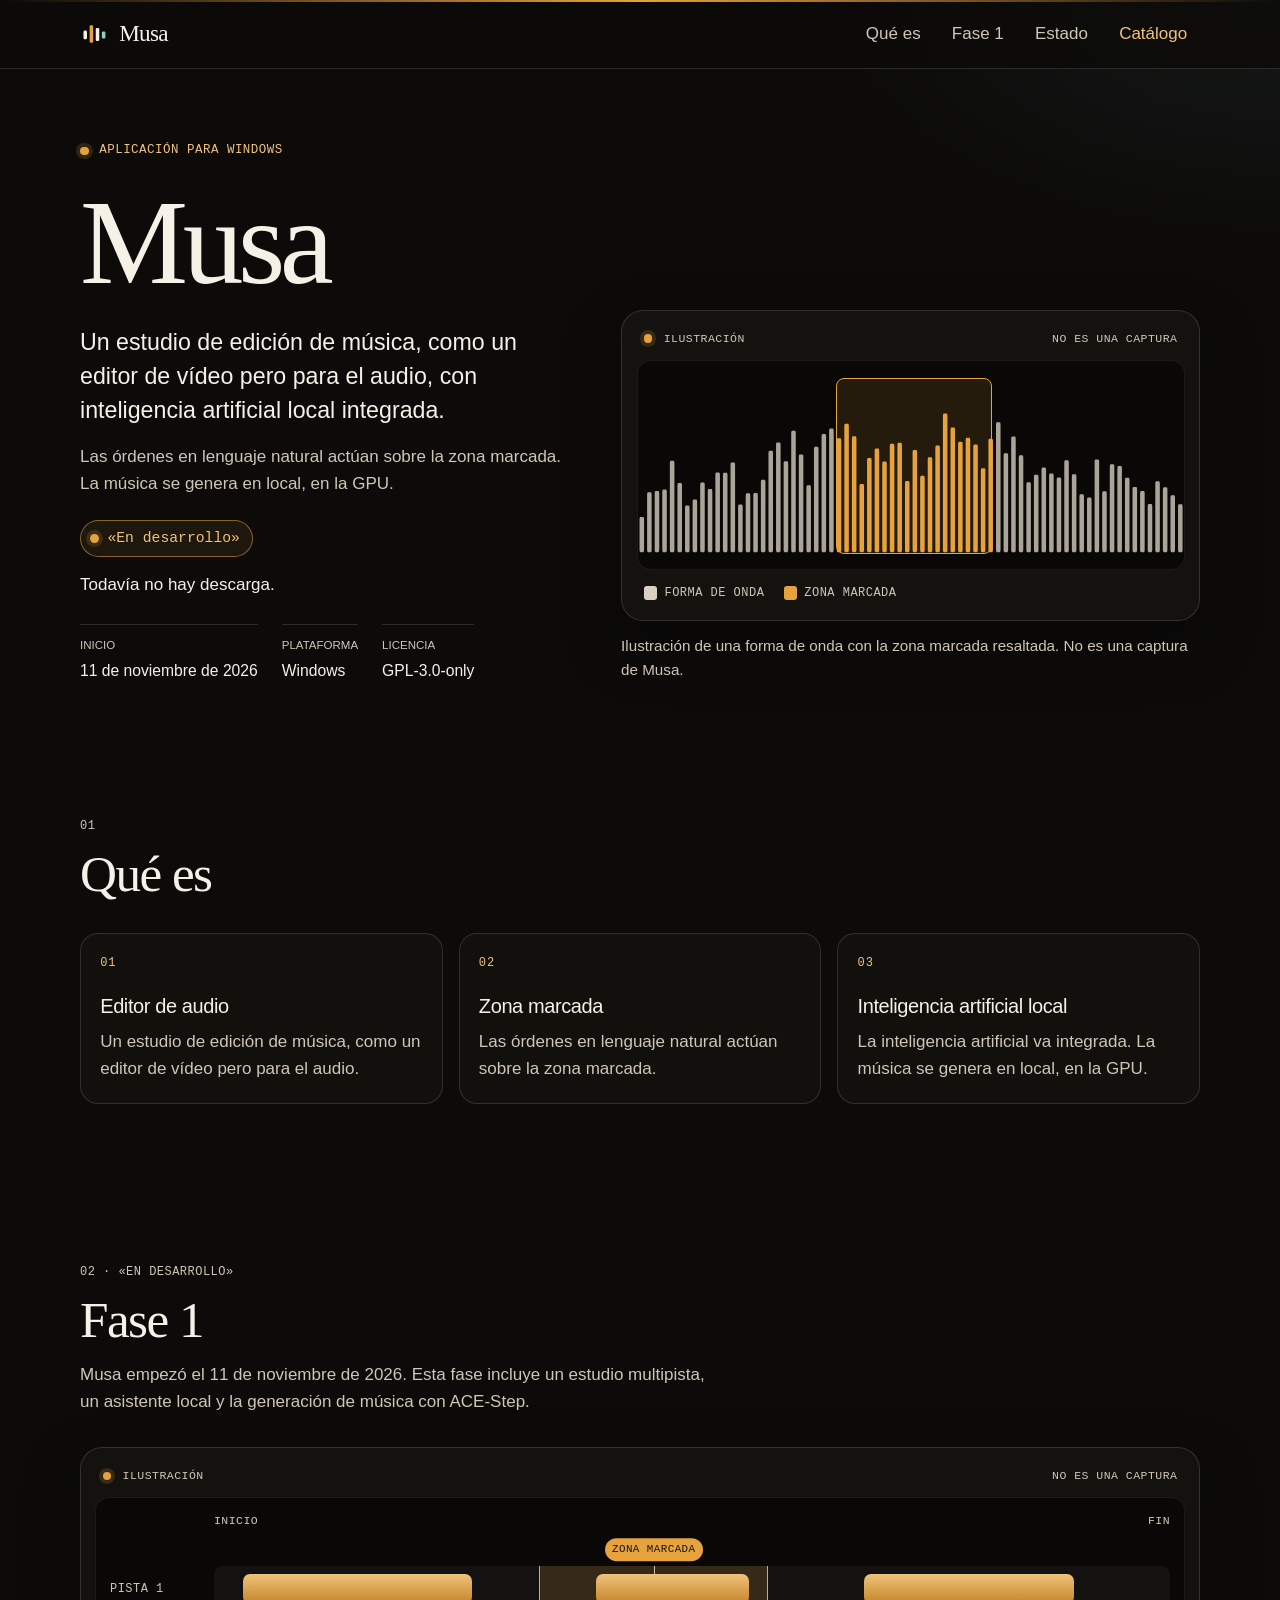
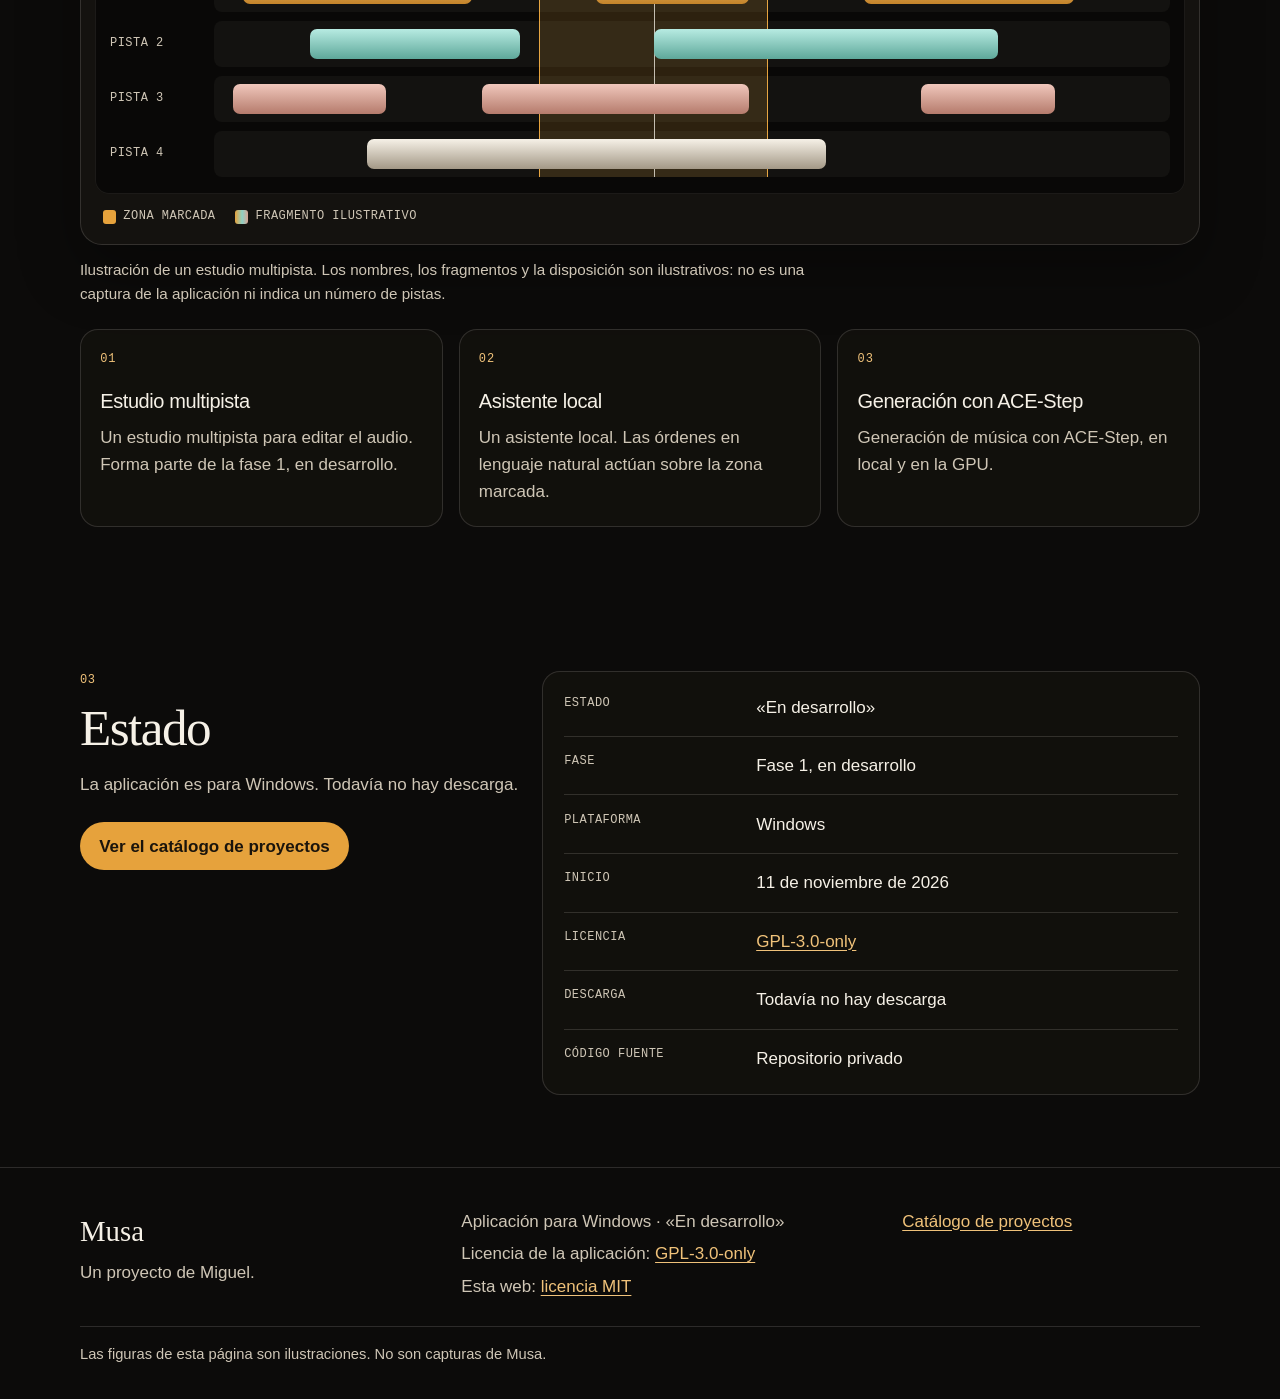
==== index.html @ 0451ec97 "Añade la página estática de Musa. Web en español, sin compilación ni rastreadores, con ilustraciones" ====
<!doctype html>
<html lang="es">
<head>
  <meta charset="utf-8">
  <meta name="viewport" content="width=device-width, initial-scale=1, viewport-fit=cover">
  <meta name="color-scheme" content="dark">
  <meta name="theme-color" content="#0c0b0a">
  <title>Musa — Estudio de música con IA local</title>
  <meta name="description" content="Musa es un estudio de edición de música para Windows, como un editor de vídeo pero para el audio, con inteligencia artificial local. En desarrollo: todavía no hay descarga.">
  <meta name="author" content="Miguel">
  <link rel="canonical" href="https://ardu01.github.io/musa-web/">
  <meta property="og:type" content="website">
  <meta property="og:locale" content="es_ES">
  <meta property="og:site_name" content="Musa">
  <meta property="og:title" content="Musa — Estudio de música con IA local">
  <meta property="og:description" content="Estudio de edición de música para Windows, como un editor de vídeo pero para el audio, con inteligencia artificial local. En desarrollo.">
  <meta property="og:url" content="https://ardu01.github.io/musa-web/">
  <meta property="og:image" content="https://ardu01.github.io/musa-web/og.png">
  <meta property="og:image:width" content="1200">
  <meta property="og:image:height" content="630">
  <meta property="og:image:alt" content="Tarjeta de Musa: estudio de música con inteligencia artificial local, en desarrollo. La forma de onda es una ilustración, no una captura.">
  <meta name="twitter:card" content="summary_large_image">
  <meta name="twitter:title" content="Musa — Estudio de música con IA local">
  <meta name="twitter:description" content="Estudio de edición de música para Windows con inteligencia artificial local. En desarrollo. Todavía no hay descarga.">
  <meta name="twitter:image" content="https://ardu01.github.io/musa-web/og.png">
  <meta name="twitter:image:alt" content="Tarjeta de Musa: estudio de música con inteligencia artificial local, en desarrollo. La forma de onda es una ilustración, no una captura.">
  <link rel="icon" href="favicon.svg" type="image/svg+xml">
  <link rel="icon" href="favicon-32.png" sizes="32x32" type="image/png">
  <link rel="apple-touch-icon" href="apple-touch-icon.png">
  <link rel="stylesheet" href="styles.css">
</head>
<body>
  <a class="skip" href="#contenido">Saltar al contenido</a>
  <header class="site-header" id="inicio">
    <div class="wrap bar">
      <a class="logo" href="#inicio">
        <svg width="28" height="28" viewBox="0 0 32 32" aria-hidden="true">
          <rect x="4" y="12" width="4" height="10" rx="1.4" fill="#f6f1e7"/>
          <rect x="11" y="6" width="4" height="20" rx="1.4" fill="#e6a23c"/>
          <rect x="18" y="9" width="4" height="15" rx="1.4" fill="#f6f1e7"/>
          <rect x="25" y="13" width="4" height="8" rx="1.4" fill="#8fd0c4"/>
        </svg>
        <span>Musa</span>
      </a>
      <button class="nav-toggle" type="button" aria-expanded="false" aria-controls="nav">Menú</button>
      <nav class="nav" id="nav" aria-label="Secciones">
        <a href="#que-es">Qué es</a>
        <a href="#fase">Fase 1</a>
        <a href="#estado">Estado</a>
        <a href="https://ardu01.github.io/proyectos/">Catálogo<span class="sr-only"> de proyectos</span></a>
      </nav>
    </div>
  </header>

  <main id="contenido">
    <section class="hero" aria-labelledby="titulo">
      <div class="wrap hero-grid">
        <div>
          <p class="kicker"><span class="led" aria-hidden="true"></span> Aplicación para Windows</p>
          <h1 id="titulo">Musa</h1>
          <p class="lede">Un estudio de edición de música, como un editor de vídeo pero para el audio, con inteligencia artificial local integrada.</p>
          <p class="support">Las órdenes en lenguaje natural actúan sobre la zona marcada. La música se genera en local, en la GPU.</p>
          <p class="badge"><span class="led" aria-hidden="true"></span>«En desarrollo»</p>
          <p class="nodownload">Todavía no hay descarga.</p>
          <dl class="facts">
            <div>
              <dt>Inicio</dt>
              <dd>11 de noviembre de 2026</dd>
            </div>
            <div>
              <dt>Plataforma</dt>
              <dd>Windows</dd>
            </div>
            <div>
              <dt>Licencia</dt>
              <dd>GPL-3.0-only</dd>
            </div>
          </dl>
        </div>

        <figure>
          <div class="bezel">
            <div class="bezel-top">
              <span class="led" aria-hidden="true"></span>
              <span>Ilustración</span>
              <span class="grow">No es una captura</span>
            </div>
            <div class="screen">
              <svg class="wave" viewBox="0 0 720 100" preserveAspectRatio="none" aria-hidden="true">
                <rect class="b" x="2" y="74.95" width="6" height="17.05" rx="1.2"/>
                <rect class="b" x="12" y="63.12" width="6" height="28.88" rx="1.2"/>
                <rect class="b" x="22" y="62.54" width="6" height="29.46" rx="1.2"/>
                <rect class="b" x="32" y="61.73" width="6" height="30.27" rx="1.2"/>
                <rect class="b" x="42" y="48" width="6" height="44" rx="1.2"/>
                <rect class="b" x="52" y="58.63" width="6" height="33.37" rx="1.2"/>
                <rect class="b" x="62" y="69.53" width="6" height="22.47" rx="1.2"/>
                <rect class="b" x="72" y="66.63" width="6" height="25.37" rx="1.2"/>
                <rect class="b" x="82" y="58.37" width="6" height="33.63" rx="1.2"/>
                <rect class="b" x="92" y="61.54" width="6" height="30.46" rx="1.2"/>
                <rect class="b" x="102" y="53.58" width="6" height="38.42" rx="1.2"/>
                <rect class="b" x="112" y="53.7" width="6" height="38.3" rx="1.2"/>
                <rect class="b" x="122" y="48.82" width="6" height="43.18" rx="1.2"/>
                <rect class="b" x="132" y="68.99" width="6" height="23.01" rx="1.2"/>
                <rect class="b" x="142" y="63.56" width="6" height="28.44" rx="1.2"/>
                <rect class="b" x="152" y="63.5" width="6" height="28.5" rx="1.2"/>
                <rect class="b" x="162" y="57.06" width="6" height="34.94" rx="1.2"/>
                <rect class="b" x="172" y="43.17" width="6" height="48.83" rx="1.2"/>
                <rect class="b" x="182" y="39.24" width="6" height="52.76" rx="1.2"/>
                <rect class="b" x="192" y="48.18" width="6" height="43.82" rx="1.2"/>
                <rect class="b" x="202" y="33.51" width="6" height="58.49" rx="1.2"/>
                <rect class="b" x="212" y="44.99" width="6" height="47.01" rx="1.2"/>
                <rect class="b" x="222" y="59.75" width="6" height="32.25" rx="1.2"/>
                <rect class="b" x="232" y="41.28" width="6" height="50.72" rx="1.2"/>
                <rect class="b" x="242" y="35.06" width="6" height="56.94" rx="1.2"/>
                <rect class="b" x="252" y="32.46" width="6" height="59.54" rx="1.2"/>
                <rect class="m" x="262" y="37.17" width="6" height="54.83" rx="1.2"/>
                <rect class="m" x="272" y="30.14" width="6" height="61.86" rx="1.2"/>
                <rect class="m" x="282" y="36.17" width="6" height="55.83" rx="1.2"/>
                <rect class="m" x="292" y="59.16" width="6" height="32.84" rx="1.2"/>
                <rect class="m" x="302" y="46.64" width="6" height="45.36" rx="1.2"/>
                <rect class="m" x="312" y="42.08" width="6" height="49.92" rx="1.2"/>
                <rect class="m" x="322" y="48.31" width="6" height="43.69" rx="1.2"/>
                <rect class="m" x="332" y="39.76" width="6" height="52.24" rx="1.2"/>
                <rect class="m" x="342" y="39.29" width="6" height="52.71" rx="1.2"/>
                <rect class="m" x="352" y="57.64" width="6" height="34.36" rx="1.2"/>
                <rect class="m" x="362" y="42.73" width="6" height="49.27" rx="1.2"/>
                <rect class="m" x="372" y="55.18" width="6" height="36.82" rx="1.2"/>
                <rect class="m" x="382" y="46.3" width="6" height="45.7" rx="1.2"/>
                <rect class="m" x="392" y="40.61" width="6" height="51.39" rx="1.2"/>
                <rect class="m" x="402" y="25.26" width="6" height="66.74" rx="1.2"/>
                <rect class="m" x="412" y="31.98" width="6" height="60.02" rx="1.2"/>
                <rect class="m" x="422" y="38.83" width="6" height="53.17" rx="1.2"/>
                <rect class="m" x="432" y="36.92" width="6" height="55.08" rx="1.2"/>
                <rect class="m" x="442" y="40.17" width="6" height="51.83" rx="1.2"/>
                <rect class="m" x="452" y="51.53" width="6" height="40.47" rx="1.2"/>
                <rect class="m" x="462" y="37.39" width="6" height="54.61" rx="1.2"/>
                <rect class="b" x="472" y="29.4" width="6" height="62.6" rx="1.2"/>
                <rect class="b" x="482" y="44.38" width="6" height="47.62" rx="1.2"/>
                <rect class="b" x="492" y="36.25" width="6" height="55.75" rx="1.2"/>
                <rect class="b" x="502" y="45.32" width="6" height="46.68" rx="1.2"/>
                <rect class="b" x="512" y="58.34" width="6" height="33.66" rx="1.2"/>
                <rect class="b" x="522" y="54.7" width="6" height="37.3" rx="1.2"/>
                <rect class="b" x="532" y="51.21" width="6" height="40.79" rx="1.2"/>
                <rect class="b" x="542" y="54.07" width="6" height="37.93" rx="1.2"/>
                <rect class="b" x="552" y="55.95" width="6" height="36.05" rx="1.2"/>
                <rect class="b" x="562" y="47.77" width="6" height="44.23" rx="1.2"/>
                <rect class="b" x="572" y="54.42" width="6" height="37.58" rx="1.2"/>
                <rect class="b" x="582" y="64.04" width="6" height="27.96" rx="1.2"/>
                <rect class="b" x="592" y="65.57" width="6" height="26.43" rx="1.2"/>
                <rect class="b" x="602" y="47.37" width="6" height="44.63" rx="1.2"/>
                <rect class="b" x="612" y="62.66" width="6" height="29.34" rx="1.2"/>
                <rect class="b" x="622" y="49.66" width="6" height="42.34" rx="1.2"/>
                <rect class="b" x="632" y="50.48" width="6" height="41.52" rx="1.2"/>
                <rect class="b" x="642" y="56.14" width="6" height="35.86" rx="1.2"/>
                <rect class="b" x="652" y="60.53" width="6" height="31.47" rx="1.2"/>
                <rect class="b" x="662" y="62.55" width="6" height="29.45" rx="1.2"/>
                <rect class="b" x="672" y="68.72" width="6" height="23.28" rx="1.2"/>
                <rect class="b" x="682" y="57.85" width="6" height="34.15" rx="1.2"/>
                <rect class="b" x="692" y="60.75" width="6" height="31.25" rx="1.2"/>
                <rect class="b" x="702" y="64.5" width="6" height="27.5" rx="1.2"/>
                <rect class="b" x="712" y="68.87" width="6" height="23.13" rx="1.2"/>
              </svg>
              <div class="mark" aria-hidden="true"></div>
            </div>
            <ul class="legend">
              <li><span class="swatch" aria-hidden="true"></span> Forma de onda</li>
              <li><span class="swatch zone" aria-hidden="true"></span> Zona marcada</li>
            </ul>
          </div>
          <figcaption>Ilustración de una forma de onda con la zona marcada resaltada. No es una captura de Musa.</figcaption>
        </figure>
      </div>
    </section>

    <section class="section" id="que-es" aria-labelledby="que-es-titulo">
      <div class="wrap">
        <div class="section-head">
          <p class="eyebrow">01</p>
          <h2 id="que-es-titulo">Qué es</h2>
        </div>
        <ul class="cards">
          <li>
            <span class="num">01</span>
            <h3>Editor de audio</h3>
            <p>Un estudio de edición de música, como un editor de vídeo pero para el audio.</p>
          </li>
          <li>
            <span class="num">02</span>
            <h3>Zona marcada</h3>
            <p>Las órdenes en lenguaje natural actúan sobre la zona marcada.</p>
          </li>
          <li>
            <span class="num">03</span>
            <h3>Inteligencia artificial local</h3>
            <p>La inteligencia artificial va integrada. La música se genera en local, en la GPU.</p>
          </li>
        </ul>
      </div>
    </section>

    <section class="section" id="fase" aria-labelledby="fase-titulo">
      <div class="wrap">
        <div class="section-head">
          <p class="eyebrow">02 · «En desarrollo»</p>
          <h2 id="fase-titulo">Fase 1</h2>
          <p>Musa empezó el 11 de noviembre de 2026. Esta fase incluye un estudio multipista, un asistente local y la generación de música con ACE-Step.</p>
        </div>

        <figure class="deck">
          <div class="bezel">
            <div class="bezel-top">
              <span class="led" aria-hidden="true"></span>
              <span>Ilustración</span>
              <span class="grow">No es una captura</span>
            </div>
            <div class="deck-scroll">
              <div class="deck-body">
                <div class="ruler" aria-hidden="true">
                  <span></span>
                  <span class="ruler-track"><span>Inicio</span><span>Fin</span></span>
                </div>
                <div class="lanes">
                  <div class="region-band" aria-hidden="true"><span class="chip">Zona marcada</span></div>
                  <div class="needle" aria-hidden="true"></div>
                  <div class="lane lane-a">
                    <span class="lane-name">Pista 1</span>
                    <div class="lane-body" aria-hidden="true">
                      <span class="clip c1"></span>
                      <span class="clip c2"></span>
                      <span class="clip c3"></span>
                    </div>
                  </div>
                  <div class="lane lane-b">
                    <span class="lane-name">Pista 2</span>
                    <div class="lane-body" aria-hidden="true">
                      <span class="clip c4"></span>
                      <span class="clip c5"></span>
                    </div>
                  </div>
                  <div class="lane lane-c">
                    <span class="lane-name">Pista 3</span>
                    <div class="lane-body" aria-hidden="true">
                      <span class="clip c6"></span>
                      <span class="clip c7"></span>
                      <span class="clip c8"></span>
                    </div>
                  </div>
                  <div class="lane lane-d">
                    <span class="lane-name">Pista 4</span>
                    <div class="lane-body" aria-hidden="true">
                      <span class="clip c9"></span>
                    </div>
                  </div>
                </div>
              </div>
            </div>
            <ul class="legend">
              <li><span class="swatch zone" aria-hidden="true"></span> Zona marcada</li>
              <li><span class="swatch frag" aria-hidden="true"></span> Fragmento ilustrativo</li>
            </ul>
          </div>
          <figcaption>Ilustración de un estudio multipista. Los nombres, los fragmentos y la disposición son ilustrativos: no es una captura de la aplicación ni indica un número de pistas.</figcaption>
        </figure>

        <ul class="cards">
          <li>
            <span class="num">01</span>
            <h3>Estudio multipista</h3>
            <p>Un estudio multipista para editar el audio. Forma parte de la fase 1, en desarrollo.</p>
          </li>
          <li>
            <span class="num">02</span>
            <h3>Asistente local</h3>
            <p>Un asistente local. Las órdenes en lenguaje natural actúan sobre la zona marcada.</p>
          </li>
          <li>
            <span class="num">03</span>
            <h3>Generación con ACE-Step</h3>
            <p>Generación de música con ACE-Step, en local y en la GPU.</p>
          </li>
        </ul>
      </div>
    </section>

    <section class="section" id="estado" aria-labelledby="estado-titulo">
      <div class="wrap estado-grid">
        <div>
          <p class="eyebrow">03</p>
          <h2 id="estado-titulo">Estado</h2>
          <p class="support">La aplicación es para Windows. Todavía no hay descarga.</p>
          <div class="actions">
            <a class="btn" href="https://ardu01.github.io/proyectos/">Ver el catálogo de proyectos</a>
          </div>
        </div>
        <div class="plate">
          <dl class="meta">
            <div>
              <dt>Estado</dt>
              <dd>«En desarrollo»</dd>
            </div>
            <div>
              <dt>Fase</dt>
              <dd>Fase 1, en desarrollo</dd>
            </div>
            <div>
              <dt>Plataforma</dt>
              <dd>Windows</dd>
            </div>
            <div>
              <dt>Inicio</dt>
              <dd>11 de noviembre de 2026</dd>
            </div>
            <div>
              <dt>Licencia</dt>
              <dd><a href="https://www.gnu.org/licenses/gpl-3.0.html" target="_blank" rel="noopener">GPL-3.0-only<span class="sr-only"> (se abre en una pestaña nueva)</span></a></dd>
            </div>
            <div>
              <dt>Descarga</dt>
              <dd>Todavía no hay descarga</dd>
            </div>
            <div>
              <dt>Código fuente</dt>
              <dd>Repositorio privado</dd>
            </div>
          </dl>
        </div>
      </div>
    </section>
  </main>

  <footer class="site-footer">
    <div class="wrap footer-grid">
      <div>
        <p class="footer-name">Musa</p>
        <p>Un proyecto de Miguel.</p>
      </div>
      <div>
        <p>Aplicación para Windows · «En desarrollo»</p>
        <p>Licencia de la aplicación: <a href="https://www.gnu.org/licenses/gpl-3.0.html" target="_blank" rel="noopener">GPL-3.0-only<span class="sr-only"> (se abre en una pestaña nueva)</span></a></p>
        <p>Esta web: <a href="LICENSE">licencia MIT</a></p>
      </div>
      <div>
        <p><a href="https://ardu01.github.io/proyectos/">Catálogo de proyectos</a></p>
      </div>
    </div>
    <p class="fine">Las figuras de esta página son ilustraciones. No son capturas de Musa.</p>
  </footer>
  <script src="site.js"></script>
</body>
</html>
---- styles.css ----
:root {
  --bg: #0c0b0a;
  --bg-raise: #14120f;
  --ink: #1a140c;
  --text: #f6f1e7;
  --muted: #cfc6b6;
  --line: rgba(246, 241, 231, 0.14);
  --amber: #e6a23c;
  --amber-2: #f0c27a;
  --teal: #8fd0c4;
  --rose: #d7a394;
  --sand: #d9d0c1;
  --screen: #090807;
  --shadow: 0 24px 60px rgba(0, 0, 0, 0.35);
  --serif: "Palatino Linotype", Palatino, "Iowan Old Style", "Noto Serif", "Liberation Serif", Georgia, serif;
  --sans: "Segoe UI", Inter, "Liberation Sans", "Noto Sans", sans-serif;
  --mono: "Cascadia Mono", "Segoe UI Mono", "Noto Sans Mono", ui-monospace, monospace;
  --wrap: 1120px;
  --header: 4.25rem;
}

*,
*::before,
*::after { box-sizing: border-box; }

html {
  scroll-behavior: smooth;
  scroll-padding-top: calc(var(--header) + 0.75rem);
  background: var(--bg);
  color-scheme: dark;
}

body {
  margin: 0;
  min-height: 100vh;
  display: flex;
  flex-direction: column;
  background:
    radial-gradient(1200px 520px at 8% -10%, rgba(230, 162, 60, 0.14), transparent 55%),
    radial-gradient(900px 480px at 100% 0%, rgba(143, 208, 196, 0.07), transparent 50%),
    var(--bg);
  color: var(--text);
  font-family: var(--sans);
  font-size: 1.0625rem;
  line-height: 1.6;
  text-rendering: optimizeLegibility;
}

body::before {
  content: "";
  position: fixed;
  inset: 0 auto auto 0;
  width: 100%;
  height: 2px;
  background: linear-gradient(90deg, transparent, var(--amber), transparent);
  z-index: 30;
  pointer-events: none;
}

main { flex: 1; }

img, svg { max-width: 100%; }

a { color: var(--amber-2); text-underline-offset: 0.18em; }

a:hover { color: var(--text); }

p, ul, ol, dl, figure { margin: 0; }

h1, h2, h3 { font-weight: 500; letter-spacing: -0.03em; line-height: 1.05; margin: 0; }

h1 {
  font-family: var(--serif);
  font-size: clamp(4.6rem, 12vw, 7.6rem);
  font-weight: 500;
  letter-spacing: -0.045em;
}

h2 {
  font-family: var(--serif);
  font-size: clamp(2.2rem, 4vw, 3.4rem);
  font-weight: 500;
}

h3 { font-size: 1.25rem; letter-spacing: -0.02em; }

:focus { outline: none; }

:focus-visible {
  outline: 3px solid var(--amber-2);
  outline-offset: 3px;
}

::selection { background: var(--amber); color: var(--ink); }

.skip {
  position: absolute;
  left: max(1rem, env(safe-area-inset-left));
  top: 0.6rem;
  transform: translateY(-160%);
  background: var(--amber);
  color: var(--ink);
  font-weight: 700;
  text-decoration: none;
  padding: 0.7rem 1rem;
  border-radius: 999px;
  z-index: 40;
}

.skip:focus { transform: none; }

.sr-only {
  position: absolute;
  width: 1px;
  height: 1px;
  padding: 0;
  margin: -1px;
  overflow: hidden;
  clip-path: inset(50%);
  white-space: nowrap;
  border: 0;
}

.wrap {
  width: min(var(--wrap), calc(100% - 2.5rem));
  margin-inline: auto;
}

.site-header {
  position: sticky;
  top: 0;
  z-index: 20;
  padding-top: env(safe-area-inset-top);
  background: rgba(12, 11, 10, 0.78);
  border-bottom: 1px solid var(--line);
  backdrop-filter: blur(16px);
}

.bar {
  min-height: var(--header);
  display: flex;
  align-items: center;
  gap: 1rem;
  position: relative;
}

.logo {
  display: inline-flex;
  align-items: center;
  gap: 0.7rem;
  color: var(--text);
  text-decoration: none;
  font-family: var(--serif);
  font-size: 1.45rem;
  letter-spacing: -0.03em;
  min-height: 44px;
}

.logo svg { display: block; }

.nav-toggle {
  display: none;
  margin-left: auto;
  min-height: 44px;
  min-width: 44px;
  padding: 0 0.9rem;
  border-radius: 999px;
  border: 1px solid var(--line);
  background: transparent;
  color: var(--text);
  font: inherit;
  cursor: pointer;
}

.nav {
  margin-left: auto;
  display: flex;
  align-items: center;
  gap: 0.35rem;
}

.nav a {
  color: var(--muted);
  text-decoration: none;
  min-height: 44px;
  display: inline-flex;
  align-items: center;
  padding: 0 0.8rem;
  border-radius: 999px;
}

.nav a:hover { color: var(--text); background: rgba(246, 241, 231, 0.05); }

.nav a[href^="http"] { color: var(--amber-2); }

.hero { padding: 4.5rem 0 3rem; }

.hero-grid {
  display: grid;
  grid-template-columns: minmax(0, 0.92fr) minmax(0, 1.08fr);
  gap: 3rem;
  align-items: end;
}

.kicker, .eyebrow, .bezel-top, .legend, .lane-name, .ruler, .chip, .meta dt {
  font-family: var(--mono);
  letter-spacing: 0.04em;
}

.kicker {
  display: flex;
  align-items: center;
  gap: 0.65rem;
  color: var(--amber-2);
  font-size: 0.78rem;
  text-transform: uppercase;
  margin-bottom: 1.1rem;
}

.lede {
  margin-top: 1.25rem;
  font-size: clamp(1.2rem, 2vw, 1.45rem);
  line-height: 1.45;
  max-width: 36rem;
}

.support {
  margin-top: 1rem;
  color: var(--muted);
  max-width: 36rem;
}

.badge {
  display: inline-flex;
  align-items: center;
  gap: 0.55rem;
  margin-top: 1.4rem;
  padding: 0.35rem 0.75rem 0.35rem 0.55rem;
  border: 1px solid rgba(230, 162, 60, 0.55);
  border-radius: 999px;
  color: var(--amber-2);
  background: rgba(230, 162, 60, 0.08);
  font-family: var(--mono);
  font-size: 0.92rem;
}

.led {
  width: 0.55rem;
  height: 0.55rem;
  border-radius: 50%;
  background: var(--amber);
  box-shadow: 0 0 0 4px rgba(230, 162, 60, 0.16);
  flex: none;
}

.nodownload {
  margin-top: 0.9rem;
  color: var(--text);
}

.facts {
  margin-top: 1.6rem;
  display: flex;
  flex-wrap: wrap;
  gap: 0.9rem 1.5rem;
  max-width: 38rem;
  padding: 0;
}

.facts div {
  border-top: 1px solid var(--line);
  padding-top: 0.7rem;
  min-width: max-content;
}

.facts dt {
  color: var(--muted);
  font-size: 0.72rem;
  text-transform: uppercase;
}

.facts dd { margin: 0.2rem 0 0; font-size: 0.98rem; }

.bezel {
  background: var(--bg-raise);
  border: 1px solid var(--line);
  border-radius: 22px;
  padding: 0.9rem;
  box-shadow: var(--shadow);
}

.bezel-top {
  display: flex;
  align-items: center;
  gap: 0.7rem;
  padding: 0.25rem 0.45rem 0.75rem;
  color: var(--muted);
  font-size: 0.72rem;
  text-transform: uppercase;
}

.bezel-top .grow { margin-left: auto; }

.screen {
  position: relative;
  height: 210px;
  background: var(--screen);
  border-radius: 14px;
  border: 1px solid rgba(246, 241, 231, 0.08);
  overflow: hidden;
}

.wave { display: block; width: 100%; height: 100%; }

.wave .b { fill: var(--sand); opacity: 0.78; }

.wave .m { fill: var(--amber); }

.mark {
  position: absolute;
  top: 8%;
  bottom: 7%;
  left: 36.39%;
  width: 28.61%;
  border: 1px solid var(--amber);
  border-radius: 8px;
  background: rgba(230, 162, 60, 0.12);
  pointer-events: none;
}

.legend {
  list-style: none;
  display: flex;
  flex-wrap: wrap;
  gap: 0.8rem 1.2rem;
  padding: 0.85rem 0.45rem 0.2rem;
  margin: 0;
  color: var(--muted);
  font-size: 0.75rem;
  text-transform: uppercase;
}

.legend li { display: inline-flex; align-items: center; gap: 0.45rem; }

.swatch {
  width: 0.85rem;
  height: 0.85rem;
  border-radius: 3px;
  background: var(--sand);
}

.swatch.zone { background: var(--amber); }
.swatch.frag { background: linear-gradient(90deg, #e6a23c, #8fd0c4 55%, #d7a394); }

figcaption {
  margin-top: 0.8rem;
  color: var(--muted);
  font-size: 0.95rem;
  max-width: 46rem;
}

.section { padding: 4.5rem 0; }

.section-head { max-width: 40rem; margin-bottom: 2rem; }

.eyebrow {
  color: var(--amber-2);
  font-size: 0.75rem;
  text-transform: uppercase;
  margin-bottom: 0.7rem;
}

.section-head p { margin-top: 0.9rem; color: var(--muted); }

.cards {
  list-style: none;
  padding: 0;
  display: grid;
  grid-template-columns: repeat(3, minmax(0, 1fr));
  gap: 1rem;
}

.cards li, .plate {
  background: rgba(20, 18, 15, 0.72);
  border: 1px solid var(--line);
  border-radius: 18px;
  padding: 1.25rem 1.2rem 1.3rem;
}

.num {
  display: block;
  color: var(--amber-2);
  font-family: var(--mono);
  font-size: 0.75rem;
  letter-spacing: 0.08em;
  margin-bottom: 1.4rem;
}

.cards p { margin-top: 0.7rem; color: var(--muted); }

.deck { margin: 0 0 1.4rem; }

.deck-scroll { overflow-x: auto; border-radius: 14px; }

.deck-body {
  background: var(--screen);
  border-radius: 14px;
  border: 1px solid rgba(246, 241, 231, 0.08);
  padding: 0.85rem 0.85rem 1rem;
  min-width: 520px;
}

.ruler {
  display: grid;
  grid-template-columns: 92px 1fr;
  gap: 12px;
  color: var(--muted);
  font-size: 0.72rem;
  text-transform: uppercase;
  margin-bottom: 0.35rem;
}

.ruler-track { display: flex; justify-content: space-between; }

.lanes {
  --gutter: 104px;
  position: relative;
  padding-top: 1.9rem;
  display: flex;
  flex-direction: column;
  gap: 0.55rem;
}

.lane {
  display: grid;
  grid-template-columns: 92px 1fr;
  gap: 12px;
  align-items: center;
}

.lane-name { color: var(--muted); font-size: 0.75rem; text-transform: uppercase; }

.lane-body {
  position: relative;
  height: 46px;
  border-radius: 8px;
  background: rgba(246, 241, 231, 0.04);
}

.clip {
  position: absolute;
  top: 8px;
  height: 30px;
  border-radius: 7px;
}

.lane-a .clip { background: linear-gradient(180deg, #f0c27a, #c4842a); }
.lane-b .clip { background: linear-gradient(180deg, #b7ebe2, #5ea89a); }
.lane-c .clip { background: linear-gradient(180deg, #f0c7bc, #b57b6c); }
.lane-d .clip { background: linear-gradient(180deg, #f6f1e7, #a39886); }

.c1 { left: 3%; width: 24%; }
.c2 { left: 40%; width: 16%; }
.c3 { left: 68%; width: 22%; }
.c4 { left: 10%; width: 22%; }
.c5 { left: 46%; width: 36%; }
.c6 { left: 2%; width: 16%; }
.c7 { left: 28%; width: 28%; }
.c8 { left: 74%; width: 14%; }
.c9 { left: 16%; width: 48%; }

.region-band {
  position: absolute;
  top: 1.9rem;
  bottom: 0;
  left: calc(var(--gutter) + (100% - var(--gutter)) * 0.34);
  width: calc((100% - var(--gutter)) * 0.24);
  background: rgba(230, 162, 60, 0.16);
  border-left: 1px solid var(--amber);
  border-right: 1px solid var(--amber);
  pointer-events: none;
}

.needle {
  position: absolute;
  top: 1.9rem;
  bottom: 0;
  left: calc(var(--gutter) + (100% - var(--gutter)) * 0.46);
  width: 1px;
  background: rgba(246, 241, 231, 0.75);
  pointer-events: none;
}

.chip {
  position: absolute;
  top: 0;
  left: 50%;
  transform: translate(-50%, -120%);
  background: var(--amber);
  color: var(--ink);
  font-size: 0.68rem;
  text-transform: uppercase;
  padding: 0.18rem 0.45rem;
  border-radius: 999px;
  white-space: nowrap;
}

.estado-grid {
  display: grid;
  grid-template-columns: minmax(0, 0.8fr) minmax(0, 1.2fr);
  gap: 1.5rem;
  align-items: start;
}

.plate { padding: 0.4rem 1.3rem; }

.meta { margin: 0; }

.meta div {
  display: grid;
  grid-template-columns: 11rem 1fr;
  gap: 1rem;
  padding: 0.95rem 0;
  border-bottom: 1px solid var(--line);
}

.meta div:last-child { border-bottom: 0; }

.meta dt { color: var(--muted); font-size: 0.75rem; text-transform: uppercase; }

.meta dd { margin: 0; }

.actions { margin-top: 1.5rem; display: flex; flex-wrap: wrap; gap: 0.8rem; align-items: center; }

.btn {
  display: inline-flex;
  align-items: center;
  justify-content: center;
  min-height: 48px;
  padding: 0 1.2rem;
  border-radius: 999px;
  background: var(--amber);
  color: var(--ink);
  text-decoration: none;
  font-weight: 700;
}

.btn:hover { background: var(--amber-2); color: var(--ink); }

.site-footer {
  border-top: 1px solid var(--line);
  padding: 2.5rem 0 calc(2rem + env(safe-area-inset-bottom));
  color: var(--muted);
}

.footer-grid {
  display: grid;
  grid-template-columns: 1.2fr 1.4fr 1fr;
  gap: 1.5rem;
}

.footer-name {
  font-family: var(--serif);
  color: var(--text);
  font-size: 1.8rem;
  margin-bottom: 0.35rem;
}

.site-footer p + p { margin-top: 0.35rem; }

.fine {
  width: min(var(--wrap), calc(100% - 2.5rem));
  margin: 1.6rem auto 0;
  padding-top: 1rem;
  border-top: 1px solid var(--line);
  font-size: 0.92rem;
}

.missing {
  padding: 6rem 0 4rem;
  max-width: 36rem;
}

.missing p { margin-top: 1rem; color: var(--muted); }

.missing .btn { margin-top: 1.5rem; }

@media (max-width: 900px) {
  .hero-grid,
  .cards,
  .estado-grid,
  .footer-grid { grid-template-columns: 1fr; }
  .hero { padding-top: 3rem; }
}

@media (max-width: 760px) {
  .js .nav-toggle { display: inline-flex; }
  .js .nav {
    display: none;
    position: absolute;
    top: calc(100% + 0.4rem);
    left: 0;
    right: 0;
    margin: 0;
    padding: 0.4rem;
    flex-direction: column;
    align-items: stretch;
    background: #16130f;
    border: 1px solid var(--line);
    border-radius: 16px;
  }
  .js .nav.is-open { display: flex; z-index: 6; box-shadow: var(--shadow); }
  .nav a { width: 100%; }
  .wrap { width: min(var(--wrap), calc(100% - 1.5rem)); }
  .meta div { grid-template-columns: 1fr; gap: 0.2rem; }
  .screen { height: 168px; }
}

@media (max-width: 560px) {
  .facts { flex-direction: column; gap: 0.85rem; }
  .ruler, .lane { grid-template-columns: 1fr; gap: 0.25rem; }
  .lanes { --gutter: 0px; }
  .lane-body { height: 40px; }
  .deck-body { min-width: 0; }
}

@media (prefers-reduced-motion: reduce) {
  html { scroll-behavior: auto; }
  .led { animation: none; }
}

@media (prefers-reduced-motion: no-preference) {
  .led { animation: pulse 2.6s ease-in-out infinite; }
}

@keyframes pulse {
  50% { opacity: 0.4; }
}

@media (forced-colors: active) {
  :focus-visible { outline: 3px solid Highlight; }
  .badge, .btn, .bezel, .cards li, .plate { border: 1px solid ButtonText; }
  .btn { forced-color-adjust: none; }
}

@media print {
  body { background: #fff; color: #111; }
  body::before, .nav-toggle, .led { display: none; }
  .site-header { position: static; background: #fff; }
  a { color: #111; }
  .bezel, .cards li, .plate { box-shadow: none; }
}
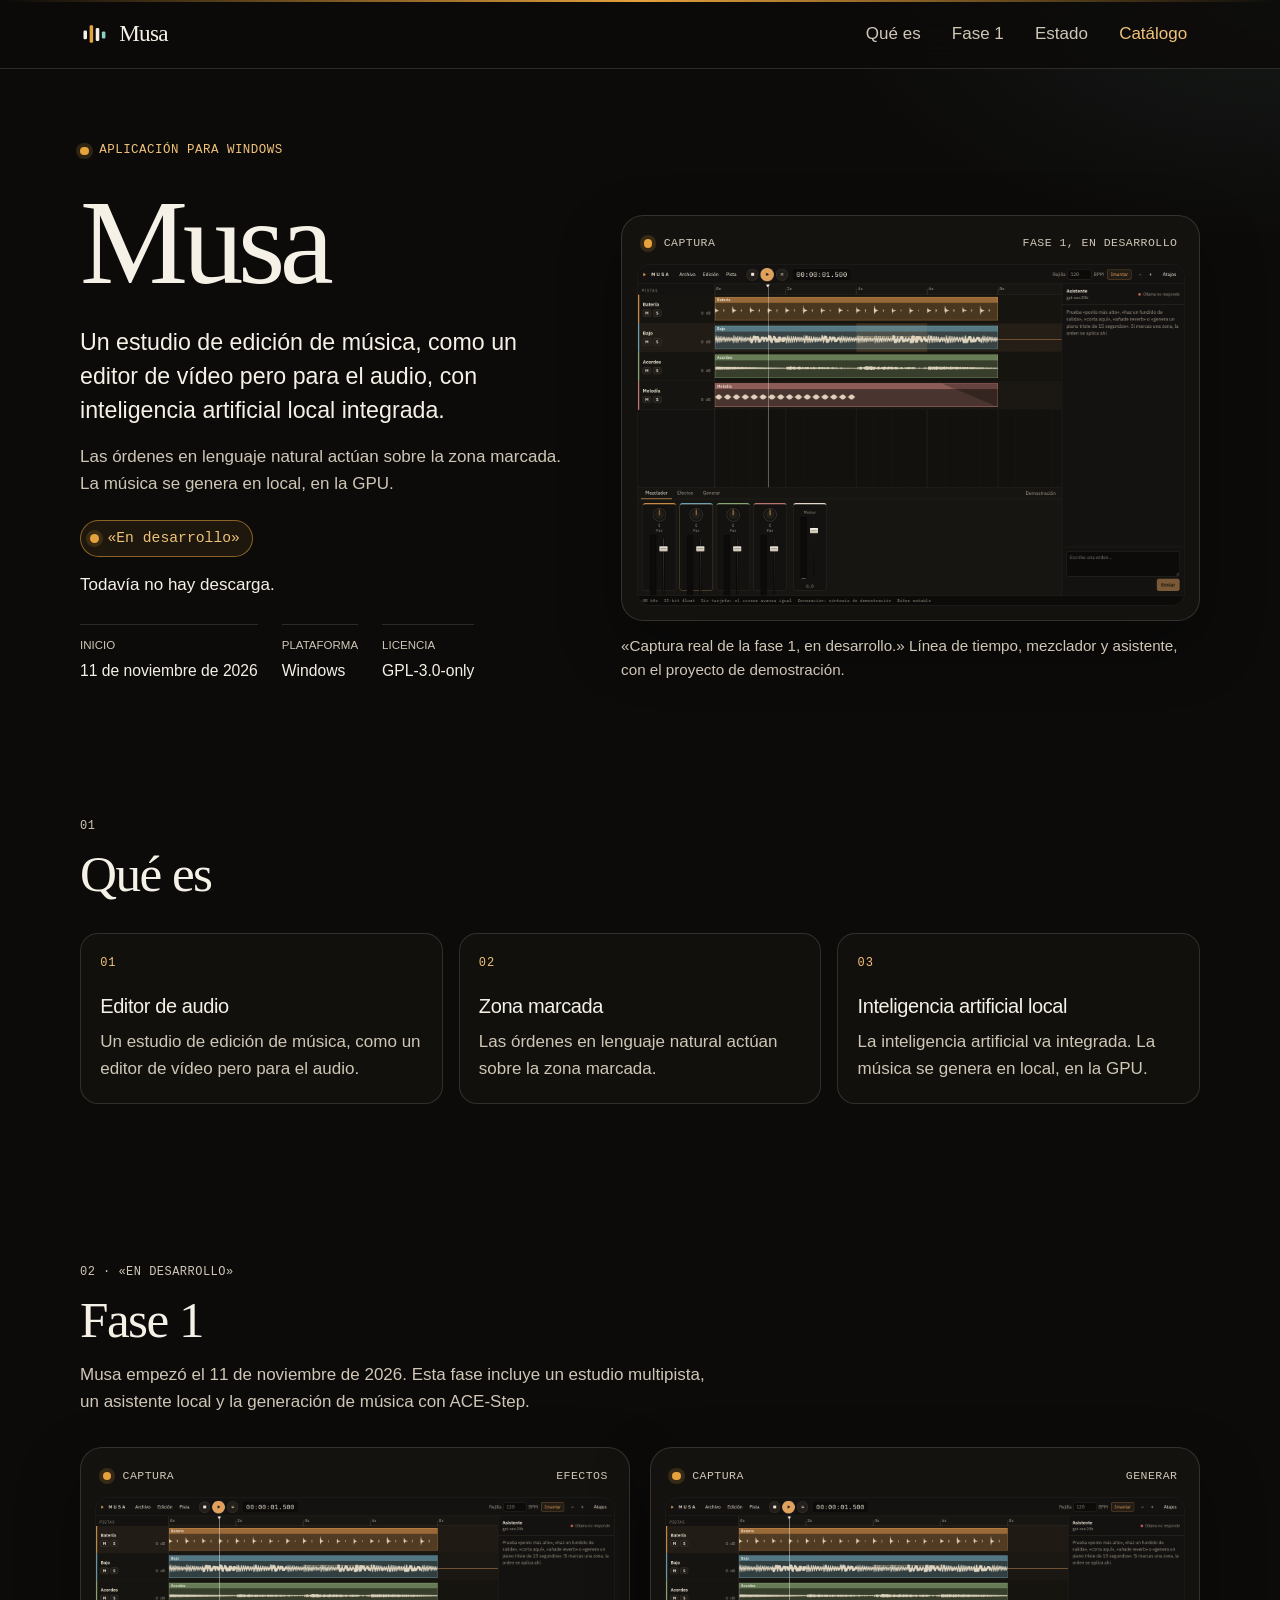
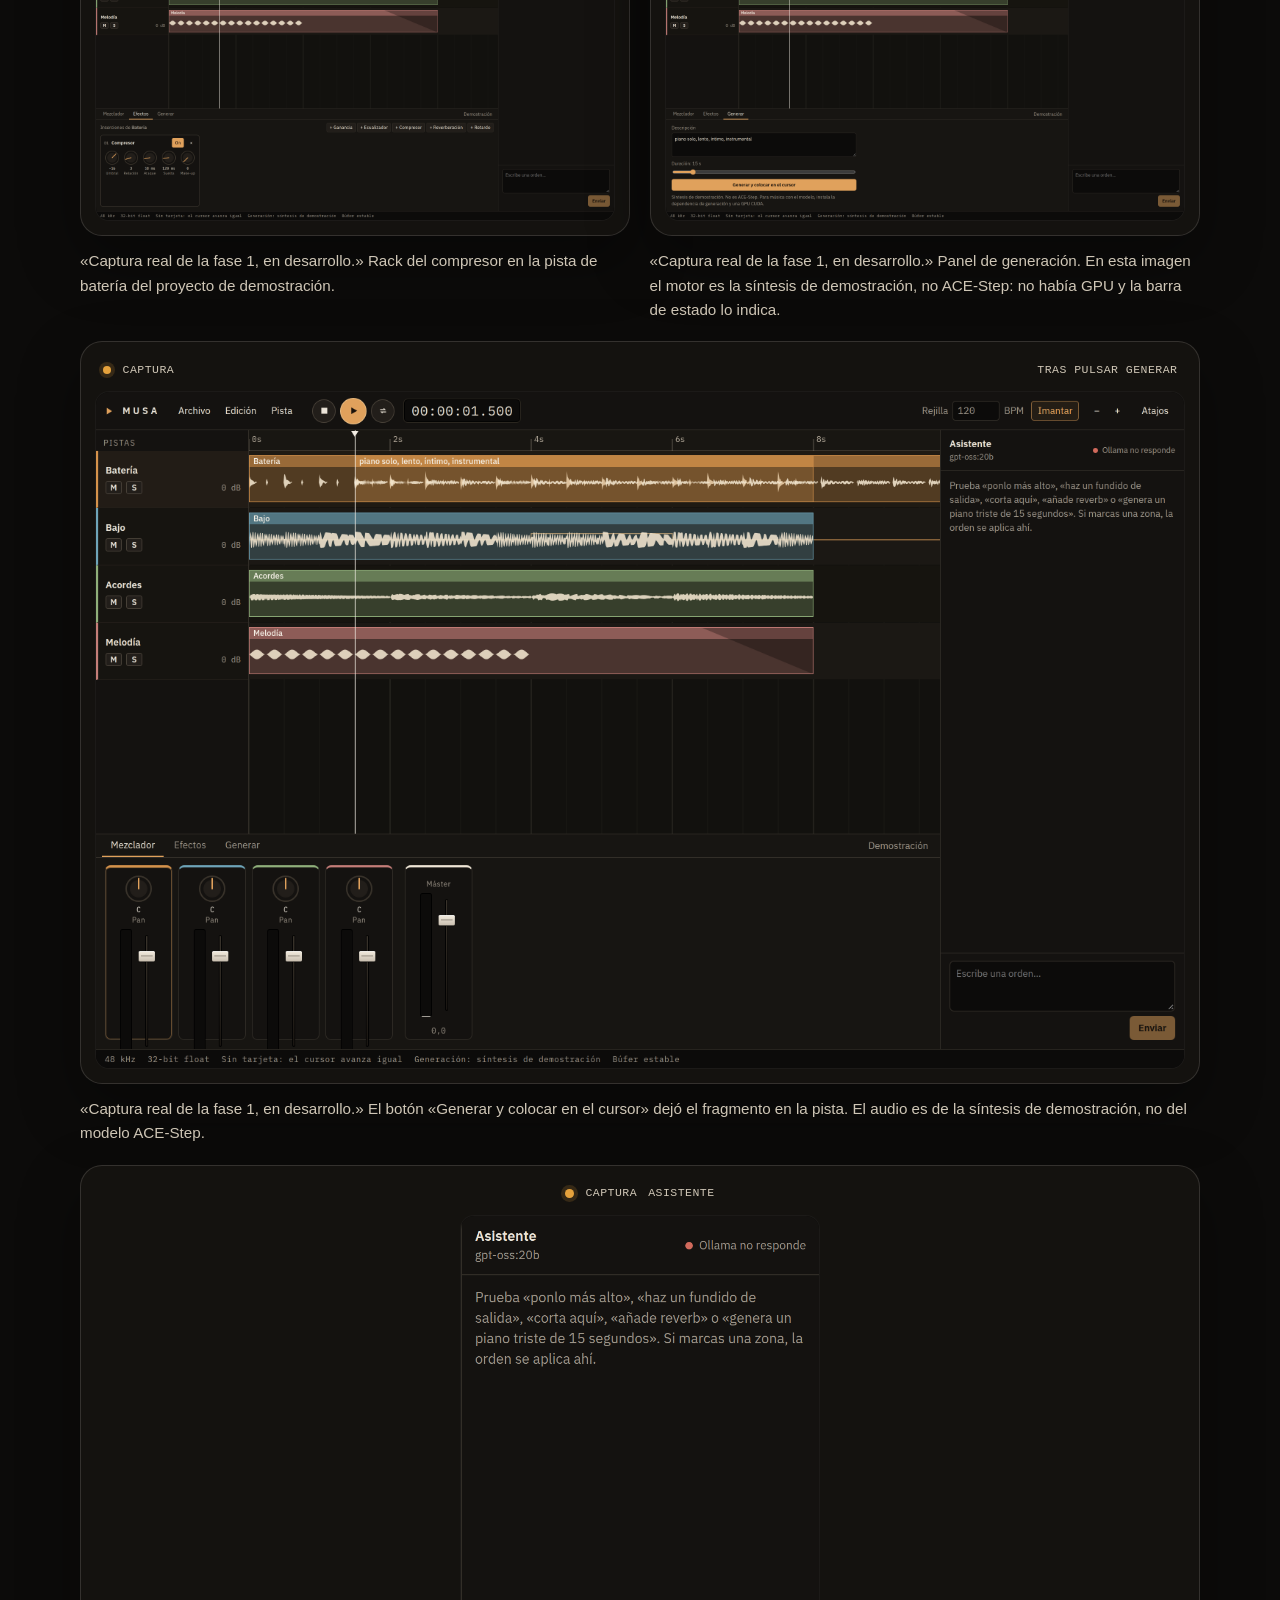
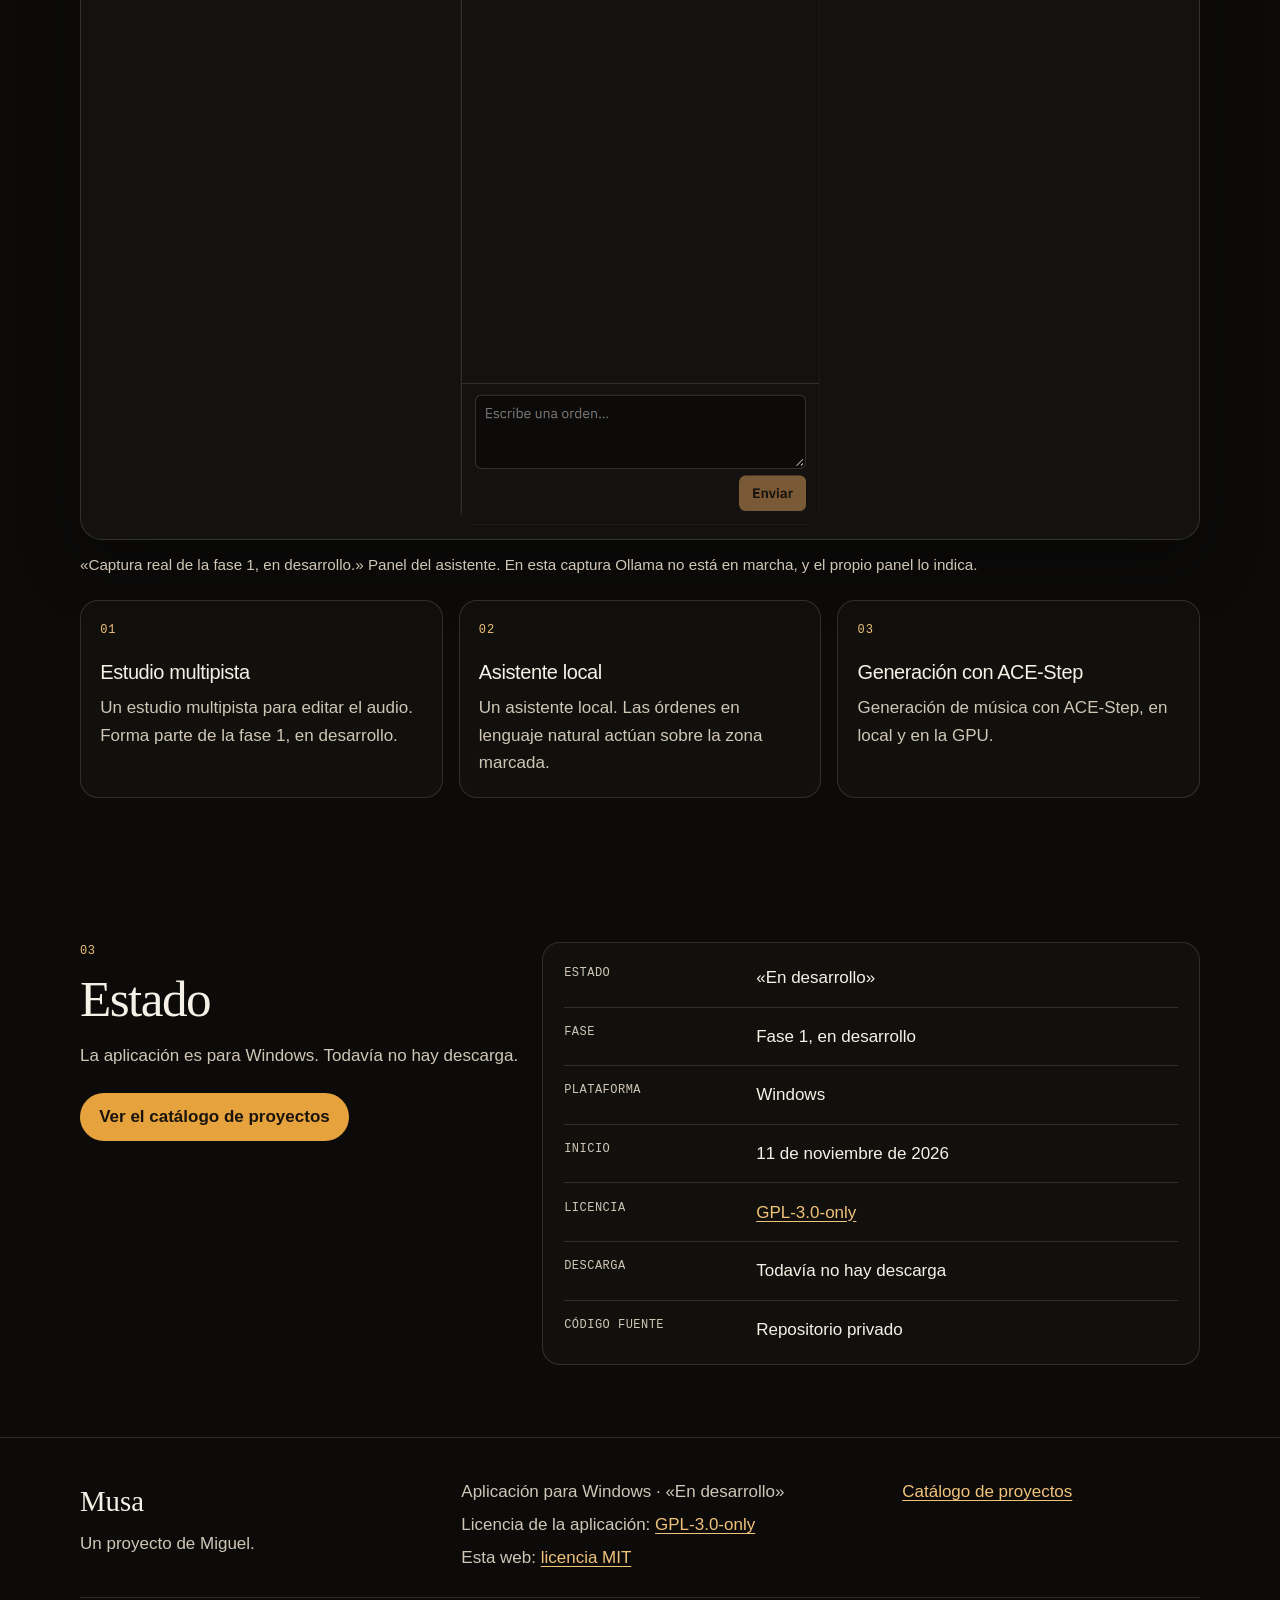
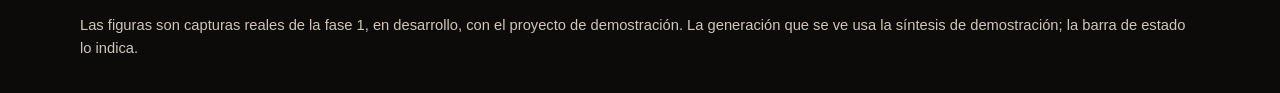
==== commit f58eb619: "Muestra capturas reales de la fase 1 Sustituye las ilustraciones de la web por capturas del estudio " ====
--- a/index.html
+++ b/index.html
@@ -82,92 +82,12 @@
           <div class="bezel">
             <div class="bezel-top">
               <span class="led" aria-hidden="true"></span>
-              <span>Ilustración</span>
-              <span class="grow">No es una captura</span>
-            </div>
-            <div class="screen">
-              <svg class="wave" viewBox="0 0 720 100" preserveAspectRatio="none" aria-hidden="true">
-                <rect class="b" x="2" y="74.95" width="6" height="17.05" rx="1.2"/>
-                <rect class="b" x="12" y="63.12" width="6" height="28.88" rx="1.2"/>
-                <rect class="b" x="22" y="62.54" width="6" height="29.46" rx="1.2"/>
-                <rect class="b" x="32" y="61.73" width="6" height="30.27" rx="1.2"/>
-                <rect class="b" x="42" y="48" width="6" height="44" rx="1.2"/>
-                <rect class="b" x="52" y="58.63" width="6" height="33.37" rx="1.2"/>
-                <rect class="b" x="62" y="69.53" width="6" height="22.47" rx="1.2"/>
-                <rect class="b" x="72" y="66.63" width="6" height="25.37" rx="1.2"/>
-                <rect class="b" x="82" y="58.37" width="6" height="33.63" rx="1.2"/>
-                <rect class="b" x="92" y="61.54" width="6" height="30.46" rx="1.2"/>
-                <rect class="b" x="102" y="53.58" width="6" height="38.42" rx="1.2"/>
-                <rect class="b" x="112" y="53.7" width="6" height="38.3" rx="1.2"/>
-                <rect class="b" x="122" y="48.82" width="6" height="43.18" rx="1.2"/>
-                <rect class="b" x="132" y="68.99" width="6" height="23.01" rx="1.2"/>
-                <rect class="b" x="142" y="63.56" width="6" height="28.44" rx="1.2"/>
-                <rect class="b" x="152" y="63.5" width="6" height="28.5" rx="1.2"/>
-                <rect class="b" x="162" y="57.06" width="6" height="34.94" rx="1.2"/>
-                <rect class="b" x="172" y="43.17" width="6" height="48.83" rx="1.2"/>
-                <rect class="b" x="182" y="39.24" width="6" height="52.76" rx="1.2"/>
-                <rect class="b" x="192" y="48.18" width="6" height="43.82" rx="1.2"/>
-                <rect class="b" x="202" y="33.51" width="6" height="58.49" rx="1.2"/>
-                <rect class="b" x="212" y="44.99" width="6" height="47.01" rx="1.2"/>
-                <rect class="b" x="222" y="59.75" width="6" height="32.25" rx="1.2"/>
-                <rect class="b" x="232" y="41.28" width="6" height="50.72" rx="1.2"/>
-                <rect class="b" x="242" y="35.06" width="6" height="56.94" rx="1.2"/>
-                <rect class="b" x="252" y="32.46" width="6" height="59.54" rx="1.2"/>
-                <rect class="m" x="262" y="37.17" width="6" height="54.83" rx="1.2"/>
-                <rect class="m" x="272" y="30.14" width="6" height="61.86" rx="1.2"/>
-                <rect class="m" x="282" y="36.17" width="6" height="55.83" rx="1.2"/>
-                <rect class="m" x="292" y="59.16" width="6" height="32.84" rx="1.2"/>
-                <rect class="m" x="302" y="46.64" width="6" height="45.36" rx="1.2"/>
-                <rect class="m" x="312" y="42.08" width="6" height="49.92" rx="1.2"/>
-                <rect class="m" x="322" y="48.31" width="6" height="43.69" rx="1.2"/>
-                <rect class="m" x="332" y="39.76" width="6" height="52.24" rx="1.2"/>
-                <rect class="m" x="342" y="39.29" width="6" height="52.71" rx="1.2"/>
-                <rect class="m" x="352" y="57.64" width="6" height="34.36" rx="1.2"/>
-                <rect class="m" x="362" y="42.73" width="6" height="49.27" rx="1.2"/>
-                <rect class="m" x="372" y="55.18" width="6" height="36.82" rx="1.2"/>
-                <rect class="m" x="382" y="46.3" width="6" height="45.7" rx="1.2"/>
-                <rect class="m" x="392" y="40.61" width="6" height="51.39" rx="1.2"/>
-                <rect class="m" x="402" y="25.26" width="6" height="66.74" rx="1.2"/>
-                <rect class="m" x="412" y="31.98" width="6" height="60.02" rx="1.2"/>
-                <rect class="m" x="422" y="38.83" width="6" height="53.17" rx="1.2"/>
-                <rect class="m" x="432" y="36.92" width="6" height="55.08" rx="1.2"/>
-                <rect class="m" x="442" y="40.17" width="6" height="51.83" rx="1.2"/>
-                <rect class="m" x="452" y="51.53" width="6" height="40.47" rx="1.2"/>
-                <rect class="m" x="462" y="37.39" width="6" height="54.61" rx="1.2"/>
-                <rect class="b" x="472" y="29.4" width="6" height="62.6" rx="1.2"/>
-                <rect class="b" x="482" y="44.38" width="6" height="47.62" rx="1.2"/>
-                <rect class="b" x="492" y="36.25" width="6" height="55.75" rx="1.2"/>
-                <rect class="b" x="502" y="45.32" width="6" height="46.68" rx="1.2"/>
-                <rect class="b" x="512" y="58.34" width="6" height="33.66" rx="1.2"/>
-                <rect class="b" x="522" y="54.7" width="6" height="37.3" rx="1.2"/>
-                <rect class="b" x="532" y="51.21" width="6" height="40.79" rx="1.2"/>
-                <rect class="b" x="542" y="54.07" width="6" height="37.93" rx="1.2"/>
-                <rect class="b" x="552" y="55.95" width="6" height="36.05" rx="1.2"/>
-                <rect class="b" x="562" y="47.77" width="6" height="44.23" rx="1.2"/>
-                <rect class="b" x="572" y="54.42" width="6" height="37.58" rx="1.2"/>
-                <rect class="b" x="582" y="64.04" width="6" height="27.96" rx="1.2"/>
-                <rect class="b" x="592" y="65.57" width="6" height="26.43" rx="1.2"/>
-                <rect class="b" x="602" y="47.37" width="6" height="44.63" rx="1.2"/>
-                <rect class="b" x="612" y="62.66" width="6" height="29.34" rx="1.2"/>
-                <rect class="b" x="622" y="49.66" width="6" height="42.34" rx="1.2"/>
-                <rect class="b" x="632" y="50.48" width="6" height="41.52" rx="1.2"/>
-                <rect class="b" x="642" y="56.14" width="6" height="35.86" rx="1.2"/>
-                <rect class="b" x="652" y="60.53" width="6" height="31.47" rx="1.2"/>
-                <rect class="b" x="662" y="62.55" width="6" height="29.45" rx="1.2"/>
-                <rect class="b" x="672" y="68.72" width="6" height="23.28" rx="1.2"/>
-                <rect class="b" x="682" y="57.85" width="6" height="34.15" rx="1.2"/>
-                <rect class="b" x="692" y="60.75" width="6" height="31.25" rx="1.2"/>
-                <rect class="b" x="702" y="64.5" width="6" height="27.5" rx="1.2"/>
-                <rect class="b" x="712" y="68.87" width="6" height="23.13" rx="1.2"/>
-              </svg>
-              <div class="mark" aria-hidden="true"></div>
-            </div>
-            <ul class="legend">
-              <li><span class="swatch" aria-hidden="true"></span> Forma de onda</li>
-              <li><span class="swatch zone" aria-hidden="true"></span> Zona marcada</li>
-            </ul>
+              <span>Captura</span>
+              <span class="grow">Fase 1, en desarrollo</span>
+            </div>
+            <img class="shot" src="assets/musa-estudio.png" width="1480" height="920" alt="Captura real del estudio de Musa en la fase 1: línea de tiempo con batería, bajo, acordes y melodía, mezclador y panel del asistente. Proyecto de demostración.">
           </div>
-          <figcaption>Ilustración de una forma de onda con la zona marcada resaltada. No es una captura de Musa.</figcaption>
+          <figcaption>«Captura real de la fase 1, en desarrollo.» Línea de tiempo, mezclador y asistente, con el proyecto de demostración.</figcaption>
         </figure>
       </div>
     </section>
@@ -206,61 +126,53 @@
           <p>Musa empezó el 11 de noviembre de 2026. Esta fase incluye un estudio multipista, un asistente local y la generación de música con ACE-Step.</p>
         </div>
 
-        <figure class="deck">
-          <div class="bezel">
-            <div class="bezel-top">
-              <span class="led" aria-hidden="true"></span>
-              <span>Ilustración</span>
-              <span class="grow">No es una captura</span>
-            </div>
-            <div class="deck-scroll">
-              <div class="deck-body">
-                <div class="ruler" aria-hidden="true">
-                  <span></span>
-                  <span class="ruler-track"><span>Inicio</span><span>Fin</span></span>
-                </div>
-                <div class="lanes">
-                  <div class="region-band" aria-hidden="true"><span class="chip">Zona marcada</span></div>
-                  <div class="needle" aria-hidden="true"></div>
-                  <div class="lane lane-a">
-                    <span class="lane-name">Pista 1</span>
-                    <div class="lane-body" aria-hidden="true">
-                      <span class="clip c1"></span>
-                      <span class="clip c2"></span>
-                      <span class="clip c3"></span>
-                    </div>
-                  </div>
-                  <div class="lane lane-b">
-                    <span class="lane-name">Pista 2</span>
-                    <div class="lane-body" aria-hidden="true">
-                      <span class="clip c4"></span>
-                      <span class="clip c5"></span>
-                    </div>
-                  </div>
-                  <div class="lane lane-c">
-                    <span class="lane-name">Pista 3</span>
-                    <div class="lane-body" aria-hidden="true">
-                      <span class="clip c6"></span>
-                      <span class="clip c7"></span>
-                      <span class="clip c8"></span>
-                    </div>
-                  </div>
-                  <div class="lane lane-d">
-                    <span class="lane-name">Pista 4</span>
-                    <div class="lane-body" aria-hidden="true">
-                      <span class="clip c9"></span>
-                    </div>
-                  </div>
-                </div>
-              </div>
-            </div>
-            <ul class="legend">
-              <li><span class="swatch zone" aria-hidden="true"></span> Zona marcada</li>
-              <li><span class="swatch frag" aria-hidden="true"></span> Fragmento ilustrativo</li>
-            </ul>
-          </div>
-          <figcaption>Ilustración de un estudio multipista. Los nombres, los fragmentos y la disposición son ilustrativos: no es una captura de la aplicación ni indica un número de pistas.</figcaption>
-        </figure>
+        <div class="gallery">
+          <figure>
+            <div class="bezel">
+              <div class="bezel-top">
+                <span class="led" aria-hidden="true"></span>
+                <span>Captura</span>
+                <span class="grow">Efectos</span>
+              </div>
+              <img class="shot" src="assets/musa-efectos.png" width="1480" height="920" alt="Captura real del rack de efectos de Musa: compresor en la pista de batería, con umbral, relación, ataque y suelta.">
+            </div>
+            <figcaption>«Captura real de la fase 1, en desarrollo.» Rack del compresor en la pista de batería del proyecto de demostración.</figcaption>
+          </figure>
+          <figure>
+            <div class="bezel">
+              <div class="bezel-top">
+                <span class="led" aria-hidden="true"></span>
+                <span>Captura</span>
+                <span class="grow">Generar</span>
+              </div>
+              <img class="shot" src="assets/musa-generar.png" width="1480" height="920" alt="Captura real del panel de generación de Musa. La barra de estado indica síntesis de demostración, no el modelo ACE-Step.">
+            </div>
+            <figcaption>«Captura real de la fase 1, en desarrollo.» Panel de generación. En esta imagen el motor es la síntesis de demostración, no ACE-Step: no había GPU y la barra de estado lo indica.</figcaption>
+          </figure>
+          <figure class="gallery-wide">
+            <div class="bezel">
+              <div class="bezel-top">
+                <span class="led" aria-hidden="true"></span>
+                <span>Captura</span>
+                <span class="grow">Tras pulsar generar</span>
+              </div>
+              <img class="shot" src="assets/musa-generado.png" width="1480" height="920" alt="Captura real de Musa después de pulsar generar: el fragmento queda colocado en la pista de batería, en el cursor. La barra indica síntesis de demostración.">
+            </div>
+            <figcaption>«Captura real de la fase 1, en desarrollo.» El botón «Generar y colocar en el cursor» dejó el fragmento en la pista. El audio es de la síntesis de demostración, no del modelo ACE-Step.</figcaption>
+          </figure>
+          <figure class="gallery-aside">
+            <div class="bezel">
+              <div class="bezel-top">
+                <span class="led" aria-hidden="true"></span>
+                <span>Captura</span>
+                <span class="grow">Asistente</span>
+              </div>
+              <img class="shot shot-aside" src="assets/musa-asistente.png" width="332" height="842" alt="Captura real del panel del asistente de Musa. Indica que Ollama no responde y muestra el cuadro para escribir una orden.">
+            </div>
+            <figcaption>«Captura real de la fase 1, en desarrollo.» Panel del asistente. En esta captura Ollama no está en marcha, y el propio panel lo indica.</figcaption>
+          </figure>
+        </div>
+
 
         <ul class="cards">
           <li>
@@ -343,7 +255,7 @@
         <p><a href="https://ardu01.github.io/proyectos/">Catálogo de proyectos</a></p>
       </div>
     </div>
-    <p class="fine">Las figuras de esta página son ilustraciones. No son capturas de Musa.</p>
+    <p class="fine">Las figuras son capturas reales de la fase 1, en desarrollo, con el proyecto de demostración. La generación que se ve usa la síntesis de demostración; la barra de estado lo indica.</p>
   </footer>
   <script src="site.js"></script>
 </body>
--- a/styles.css
+++ b/styles.css
@@ -202,7 +202,7 @@
   align-items: end;
 }
 
-.kicker, .eyebrow, .bezel-top, .legend, .lane-name, .ruler, .chip, .meta dt {
+.kicker, .eyebrow, .bezel-top, .meta dt {
   font-family: var(--mono);
   letter-spacing: 0.04em;
 }
@@ -301,56 +301,34 @@
 
 .bezel-top .grow { margin-left: auto; }
 
-.screen {
-  position: relative;
-  height: 210px;
+.shot {
+  display: block;
+  width: 100%;
+  height: auto;
+  border-radius: 14px;
   background: var(--screen);
-  border-radius: 14px;
   border: 1px solid rgba(246, 241, 231, 0.08);
-  overflow: hidden;
-}
-
-.wave { display: block; width: 100%; height: 100%; }
-
-.wave .b { fill: var(--sand); opacity: 0.78; }
-
-.wave .m { fill: var(--amber); }
-
-.mark {
-  position: absolute;
-  top: 8%;
-  bottom: 7%;
-  left: 36.39%;
-  width: 28.61%;
-  border: 1px solid var(--amber);
-  border-radius: 8px;
-  background: rgba(230, 162, 60, 0.12);
-  pointer-events: none;
-}
-
-.legend {
-  list-style: none;
-  display: flex;
-  flex-wrap: wrap;
-  gap: 0.8rem 1.2rem;
-  padding: 0.85rem 0.45rem 0.2rem;
-  margin: 0;
-  color: var(--muted);
-  font-size: 0.75rem;
-  text-transform: uppercase;
-}
-
-.legend li { display: inline-flex; align-items: center; gap: 0.45rem; }
-
-.swatch {
-  width: 0.85rem;
-  height: 0.85rem;
-  border-radius: 3px;
-  background: var(--sand);
-}
-
-.swatch.zone { background: var(--amber); }
-.swatch.frag { background: linear-gradient(90deg, #e6a23c, #8fd0c4 55%, #d7a394); }
+}
+
+.shot-aside {
+  width: min(100%, 360px);
+  margin-inline: auto;
+}
+
+.gallery {
+  display: grid;
+  grid-template-columns: 1fr 1fr;
+  gap: 1.2rem;
+  margin: 0 0 1.4rem;
+  align-items: start;
+}
+
+.gallery-wide,
+.gallery-aside { grid-column: 1 / -1; }
+
+.gallery-aside .bezel { display: flex; flex-direction: column; align-items: center; }
+
+.gallery figcaption { max-width: none; }
 
 figcaption {
   margin-top: 0.8rem;
@@ -397,113 +375,6 @@
 }
 
 .cards p { margin-top: 0.7rem; color: var(--muted); }
-
-.deck { margin: 0 0 1.4rem; }
-
-.deck-scroll { overflow-x: auto; border-radius: 14px; }
-
-.deck-body {
-  background: var(--screen);
-  border-radius: 14px;
-  border: 1px solid rgba(246, 241, 231, 0.08);
-  padding: 0.85rem 0.85rem 1rem;
-  min-width: 520px;
-}
-
-.ruler {
-  display: grid;
-  grid-template-columns: 92px 1fr;
-  gap: 12px;
-  color: var(--muted);
-  font-size: 0.72rem;
-  text-transform: uppercase;
-  margin-bottom: 0.35rem;
-}
-
-.ruler-track { display: flex; justify-content: space-between; }
-
-.lanes {
-  --gutter: 104px;
-  position: relative;
-  padding-top: 1.9rem;
-  display: flex;
-  flex-direction: column;
-  gap: 0.55rem;
-}
-
-.lane {
-  display: grid;
-  grid-template-columns: 92px 1fr;
-  gap: 12px;
-  align-items: center;
-}
-
-.lane-name { color: var(--muted); font-size: 0.75rem; text-transform: uppercase; }
-
-.lane-body {
-  position: relative;
-  height: 46px;
-  border-radius: 8px;
-  background: rgba(246, 241, 231, 0.04);
-}
-
-.clip {
-  position: absolute;
-  top: 8px;
-  height: 30px;
-  border-radius: 7px;
-}
-
-.lane-a .clip { background: linear-gradient(180deg, #f0c27a, #c4842a); }
-.lane-b .clip { background: linear-gradient(180deg, #b7ebe2, #5ea89a); }
-.lane-c .clip { background: linear-gradient(180deg, #f0c7bc, #b57b6c); }
-.lane-d .clip { background: linear-gradient(180deg, #f6f1e7, #a39886); }
-
-.c1 { left: 3%; width: 24%; }
-.c2 { left: 40%; width: 16%; }
-.c3 { left: 68%; width: 22%; }
-.c4 { left: 10%; width: 22%; }
-.c5 { left: 46%; width: 36%; }
-.c6 { left: 2%; width: 16%; }
-.c7 { left: 28%; width: 28%; }
-.c8 { left: 74%; width: 14%; }
-.c9 { left: 16%; width: 48%; }
-
-.region-band {
-  position: absolute;
-  top: 1.9rem;
-  bottom: 0;
-  left: calc(var(--gutter) + (100% - var(--gutter)) * 0.34);
-  width: calc((100% - var(--gutter)) * 0.24);
-  background: rgba(230, 162, 60, 0.16);
-  border-left: 1px solid var(--amber);
-  border-right: 1px solid var(--amber);
-  pointer-events: none;
-}
-
-.needle {
-  position: absolute;
-  top: 1.9rem;
-  bottom: 0;
-  left: calc(var(--gutter) + (100% - var(--gutter)) * 0.46);
-  width: 1px;
-  background: rgba(246, 241, 231, 0.75);
-  pointer-events: none;
-}
-
-.chip {
-  position: absolute;
-  top: 0;
-  left: 50%;
-  transform: translate(-50%, -120%);
-  background: var(--amber);
-  color: var(--ink);
-  font-size: 0.68rem;
-  text-transform: uppercase;
-  padding: 0.18rem 0.45rem;
-  border-radius: 999px;
-  white-space: nowrap;
-}
 
 .estado-grid {
   display: grid;
@@ -588,6 +459,7 @@
 @media (max-width: 900px) {
   .hero-grid,
   .cards,
+  .gallery,
   .estado-grid,
   .footer-grid { grid-template-columns: 1fr; }
   .hero { padding-top: 3rem; }
@@ -613,15 +485,10 @@
   .nav a { width: 100%; }
   .wrap { width: min(var(--wrap), calc(100% - 1.5rem)); }
   .meta div { grid-template-columns: 1fr; gap: 0.2rem; }
-  .screen { height: 168px; }
 }
 
 @media (max-width: 560px) {
   .facts { flex-direction: column; gap: 0.85rem; }
-  .ruler, .lane { grid-template-columns: 1fr; gap: 0.25rem; }
-  .lanes { --gutter: 0px; }
-  .lane-body { height: 40px; }
-  .deck-body { min-width: 0; }
 }
 
 @media (prefers-reduced-motion: reduce) {
